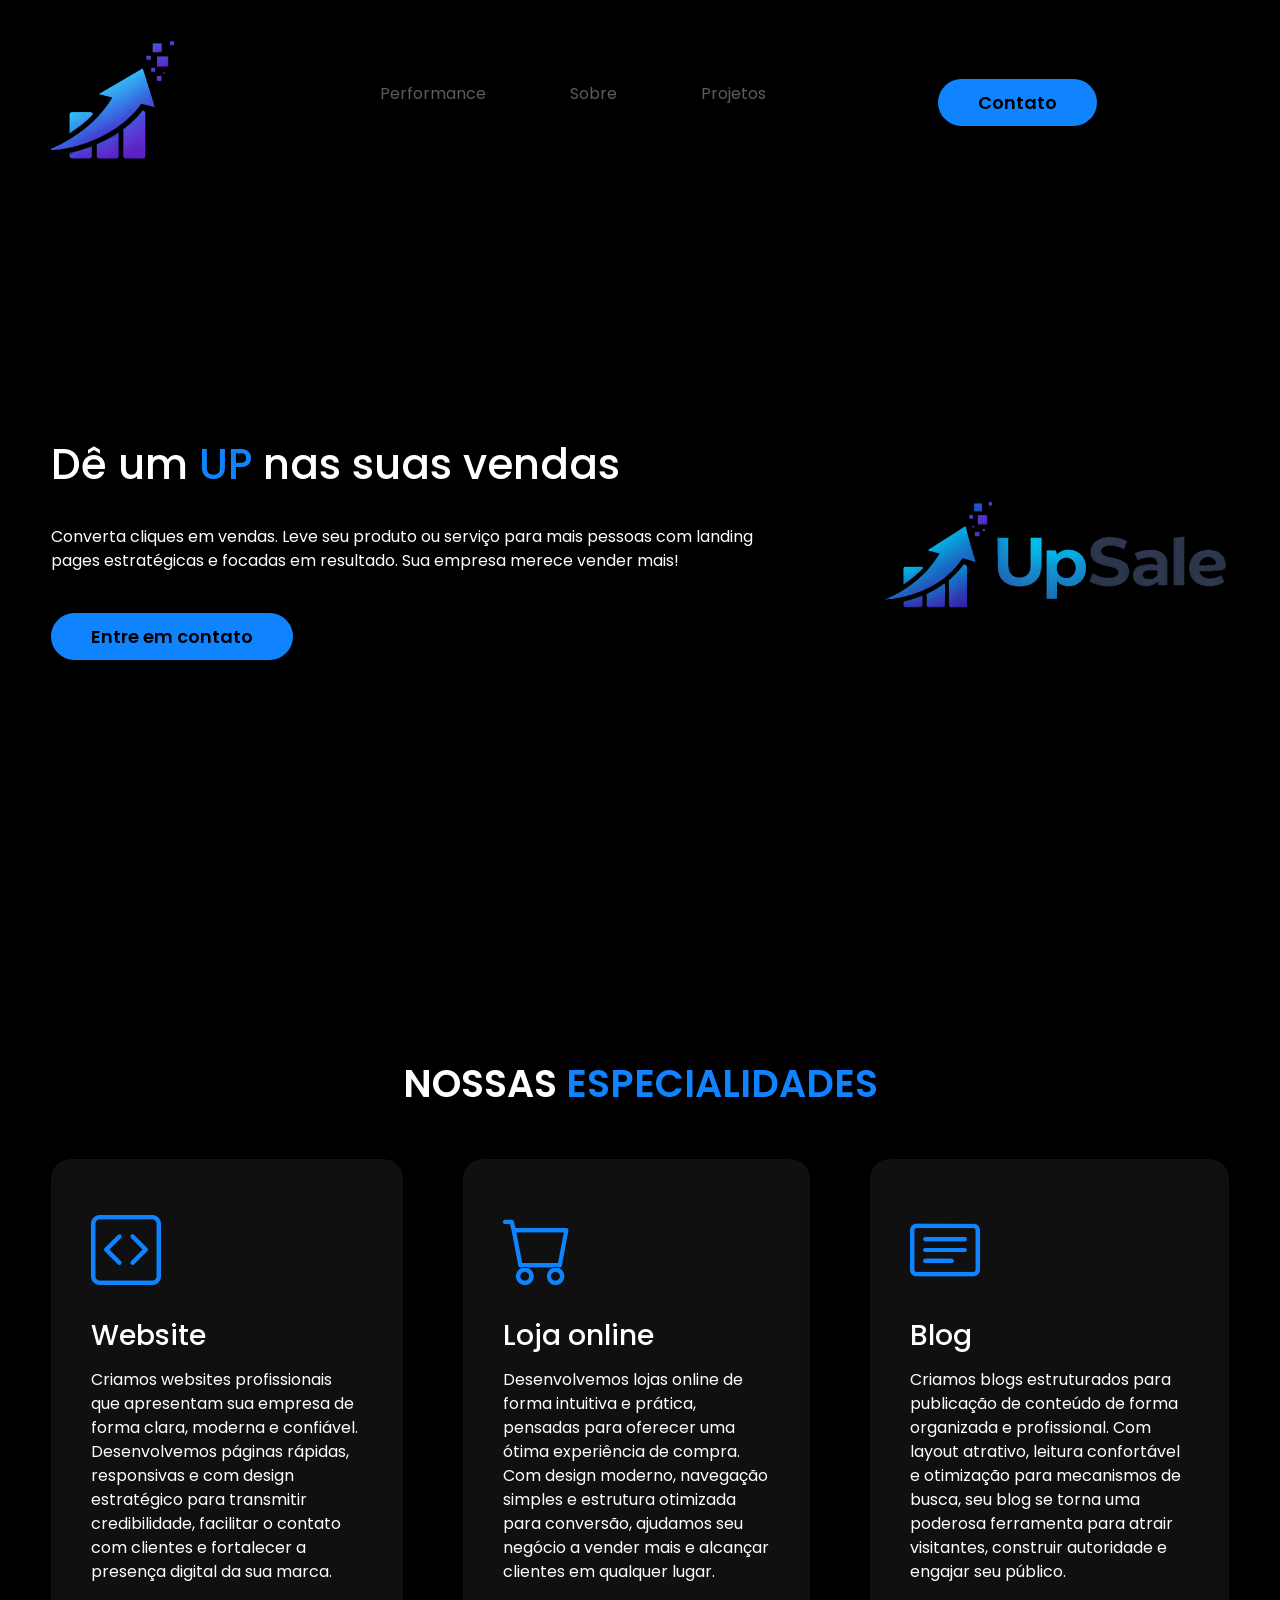
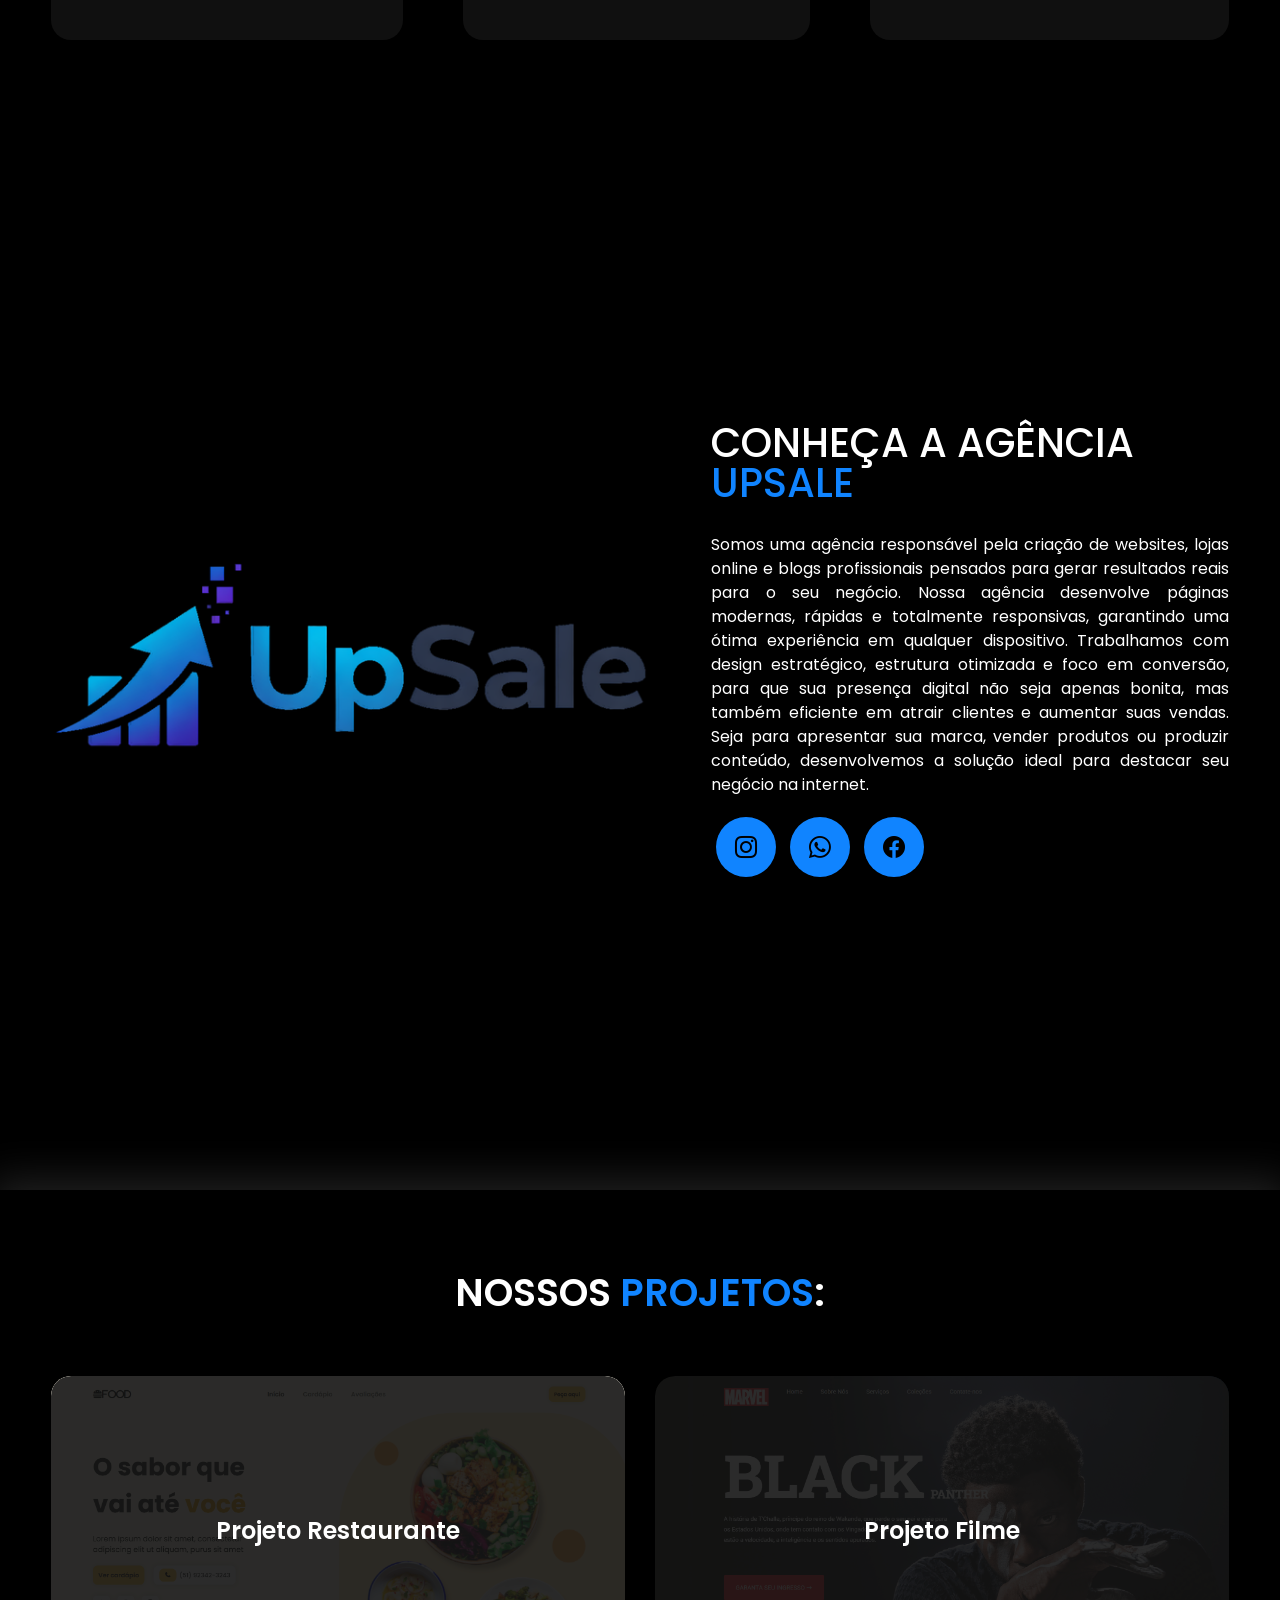
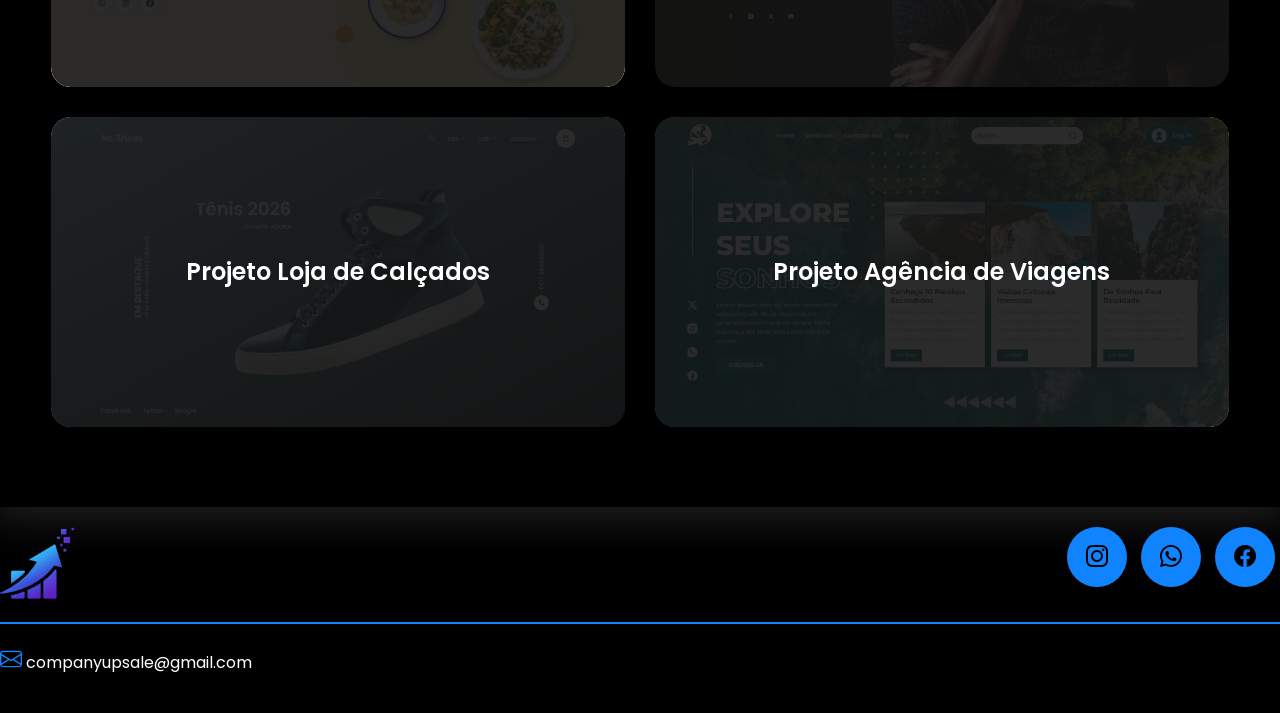
==== index.html @ dfca25ff "Adicionando códigos para o gerenciador de arquivos do google" ====
<!DOCTYPE html>
<html lang="pt-br">

<head>
    <!-- Google Tag Manager -->
    <script>(function (w, d, s, l, i) {
            w[l] = w[l] || []; w[l].push({
                'gtm.start':
                    new Date().getTime(), event: 'gtm.js'
            }); var f = d.getElementsByTagName(s)[0],
                j = d.createElement(s), dl = l != 'dataLayer' ? '&l=' + l : ''; j.async = true; j.src =
                    'https://www.googletagmanager.com/gtm.js?id=' + i + dl; f.parentNode.insertBefore(j, f);
        })(window, document, 'script', 'dataLayer', 'GTM-PKF66ZSX');</script>
    <!-- End Google Tag Manager -->
    <!-- Google tag (gtag.js) -->
    <script async src="https://www.googletagmanager.com/gtag/js?id=G-5KJX2X2JL5"></script>
    <script>
        window.dataLayer = window.dataLayer || [];
        function gtag() { dataLayer.push(arguments); }
        gtag('js', new Date());

        gtag('config', 'G-5KJX2X2JL5');
    </script>

    <meta charset="UTF-8">
    <meta name="viewport" content="width=device-width, initial-scale=1.0">
    <link rel="icon" href="src/img/icon_upsale2.png" type="image/x-icon">
    <meta name="viewport" content="width=device-width, initial-scale=1.0">
    <link rel="preconnect" href="https://fonts.googleapis.com">
    <link rel="preconnect" href="https://fonts.gstatic.com" crossorigin>
    <link
        href="https://fonts.googleapis.com/css2?family=Poppins:ital,wght@0,100;0,200;0,300;0,400;0,500;0,600;0,700;0,800;0,900;1,100;1,200;1,300;1,400;1,500;1,600;1,700;1,800;1,900&display=swap"
        rel="stylesheet">
    <link href="https://cdn.jsdelivr.net/npm/bootstrap@5.3.8/dist/css/bootstrap.min.css" rel="stylesheet">
    <link rel="stylesheet" href="https://cdn.jsdelivr.net/npm/bootstrap-icons@1.11.3/font/bootstrap-icons.css">
    <link rel="stylesheet" href="src/style.css">
    <script src="src/script.js" defer></script>
    <title>Agência UpSale</title>
</head>

<body>
    <!-- Google Tag Manager (noscript) -->
    <noscript><iframe src="https://www.googletagmanager.com/ns.html?id=GTM-PKF66ZSX" height="0" width="0"
            style="display:none;visibility:hidden"></iframe></noscript>
    <!-- End Google Tag Manager (noscript) -->


    <header>
        <div class="interface">
            <div class="logo">
                <img src="src/img/icon_upsale2.png" alt="">
            </div>

            <nav class="menu-desktop">
                <ul>
                    <!--<li><a href="#inicio">Início</a></li>-->
                    <li><a href="#performance">Performance</a></li>
                    <li><a href="#sobre">Sobre</a></li>
                    <li><a href="#projetos">Projetos</a></li>
                </ul>
            </nav>

            <div class="btn-contato">
                <a target="_blank"
                    href="https://wa.me/5547984479031?text=Ol%C3%A1!%20Eu%20gostaria%20que%20a%20*UpSale*%20fizesse%20uma%20p%C3%A1gina%20personalizada%20para%20o%20meu%20neg%C3%B3cio%2C%20por%20gentileza">
                    <button>Contato</button>
                </a>
            </div>

            <!--Mobile-->
            <div class="btn-abrir-menu" id="btn-menu">
                <i class="bi bi-list"></i>
            </div>

            <div class="menu-mobile" id="menu-mobile">
                <div class="btn-fechar">
                    <i class="bi bi-x-lg"></i>
                </div>
                <nav>
                    <ul>
                        <!--<li><a href="#inicio">Início</a></li>-->
                        <li><a href="#performance">Performance</a></li>
                        <li><a href="#sobre">Sobre</a></li>
                        <li><a href="#projetos">Projetos</a></li>
                        <li><a target="_blank"
                                href="https://wa.me/5547984479031?text=Ol%C3%A1!%20Eu%20gostaria%20que%20a%20*UpSale*%20fizesse%20uma%20p%C3%A1gina%20personalizada%20para%20o%20meu%20neg%C3%B3cio%2C%20por%20gentileza">Contato</a>
                        </li>
                    </ul>
                </nav>
            </div>
            <div class="overlay-menu" id="overlay-menu"></div>


        </div>
    </header>

    <!--Espaço vago-->


    <main>

        <section class="topo-do-site">
            <!-- <div class="spacer1"></div> -->
            <div class="interface">
                <div class="flex">
                    <div class="txt-topo-site">
                        <h1>Dê um <span>UP</span> nas suas vendas</h1>
                        <p>Converta cliques em vendas. Leve seu produto ou serviço para mais pessoas com landing pages
                            estratégicas e focadas em resultado.
                            Sua empresa merece vender mais!
                        </p>

                        <div class="btn-contato">
                            <a target="_blank"
                                href="https://wa.me/5547984479031?text=Ol%C3%A1!%20Eu%20gostaria%20que%20a%20*UpSale*%20fizesse%20uma%20p%C3%A1gina%20personalizada%20para%20o%20meu%20neg%C3%B3cio%2C%20por%20gentileza">
                                <button>Entre em contato</button>
                            </a>
                        </div>


                        <div class="btn-contato-mobile">
                            <a target="_blank"
                                href="https://wa.me/5547984479031?text=Ol%C3%A1!%20Eu%20gostaria%20que%20a%20*UpSale*%20fizesse%20uma%20p%C3%A1gina%20personalizada%20para%20o%20meu%20neg%C3%B3cio%2C%20por%20gentileza">
                                <button>Entre em contato</button>
                            </a>
                        </div>

                    </div>
                    <div class="img-topo-site">
                        <img src="src/img/logo_upsale5.png" alt="">
                    </div>
                </div>
            </div>
            </div>
            <br>
        </section>

        <!-- <div class="spacer2"></div> -->

        <section class="especialidades" id="performance">
            <!-- <div class="spacer1"></div> -->
            <div class="interface">
                <h2 class="titulo">NOSSAS <span>ESPECIALIDADES</span></h2>
                <div class="flex">
                    <div class="especialidades-box">
                        <i class="bi bi-code-square"></i>
                        <h3>Website</h3>
                        <p>Criamos websites profissionais que apresentam sua empresa de forma clara, moderna e
                            confiável. Desenvolvemos páginas rápidas, responsivas e com design estratégico para
                            transmitir credibilidade, facilitar o contato com clientes e fortalecer a presença digital
                            da sua marca.</p>
                    </div>
                    <div class="especialidades-box">
                        <i class="bi bi-cart"></i>
                        <h3>Loja online</h3>
                        <p>Desenvolvemos lojas online de forma intuitiva e prática, pensadas para oferecer uma ótima
                            experiência de compra. Com design moderno, navegação simples e estrutura otimizada para
                            conversão, ajudamos seu negócio a vender mais e alcançar clientes em qualquer lugar.
                        </p>
                    </div>
                    <div class="especialidades-box">
                        <i class="bi bi-card-text"></i>
                        <h3>Blog</h3>
                        <p>Criamos blogs estruturados para publicação de conteúdo de forma organizada e profissional.
                            Com layout atrativo, leitura confortável e otimização para mecanismos de busca, seu blog se
                            torna uma poderosa ferramenta para atrair visitantes, construir autoridade e engajar seu
                            público.</p>
                    </div>
                </div>
            </div>
            </div>
        </section>

        <!-- <div class="spacer3"></div> -->

        <section class="sobre" id="sobre">
            <!-- <div class="spacer1"></div> -->
            <div class="interface">
                <div class="flex">
                    <div class="img-sobre">
                        <img src="src/img/logo_upsale5.png" alt="">
                    </div>
                    <div class="txt-sobre">
                        <h2>CONHEÇA A AGÊNCIA <span>UPSALE</span></h2>
                        <p>
                            Somos uma agência responsável pela criação de websites, lojas online e blogs profissionais
                            pensados para gerar resultados reais para o seu negócio. Nossa agência desenvolve páginas
                            modernas, rápidas e totalmente responsivas, garantindo uma ótima experiência em qualquer
                            dispositivo. Trabalhamos com design estratégico, estrutura otimizada e foco em conversão,
                            para que sua presença digital não seja apenas bonita, mas também eficiente em atrair
                            clientes e aumentar suas vendas. Seja para apresentar sua marca, vender produtos ou produzir
                            conteúdo, desenvolvemos a solução ideal para destacar seu negócio na internet.
                        </p>
                        <div class="btn-social">
                            <a target="_blank" href="https://www.instagram.com/upsale_company_oficial/"
                                class="button"><button><i class="bi bi-instagram"></i></button></a>
                            <a target="_blank"
                                href="https://wa.me/5547984479031?text=Ol%C3%A1!%20Eu%20gostaria%20que%20a%20*UpSale*%20fizesse%20uma%20p%C3%A1gina%20personalizada%20para%20o%20meu%20neg%C3%B3cio%2C%20por%20gentileza"
                                class="button"><button><i class="bi bi-whatsapp"></i></button></a>
                            <a target="_blank" href="https://www.facebook.com/share/17njBexuha/"
                                class="button"><button><i class="bi bi-facebook"></i></button></a>
                        </div>
                    </div>
                </div>
            </div>
            </div>
        </section>

        <div class="spacer2"></div>

        <section class="portfolio" id="projetos">
            <div class="interface">
                <h2 class="titulo">NOSSOS <span>PROJETOS</span>:</h2>
                <div class="flex">
                    <div class="img-port">
                        <img src="src/img/tela-cardapio.png" alt="">
                        <video src="src/vid/video-cardapio.mp4" muted loop playsinline preload="metadata"></video>
                        <!-- <video src="src/vid/video-cardapio.mp4" muted loop></video> -->

                        <div class="overlay">Projeto Restaurante</div>
                    </div>
                    <div class="img-port">
                        <img src="src/img/tela-filme.png" alt="">
                        <video src="src/vid/marvel.mp4" muted loop playsinline preload="metadata"></video>
                        <!-- <video src="src/vid/marvel.mp4" muted loop></video> -->
                        <div class="overlay">Projeto Filme</div>
                    </div>
                    <div class="img-port">
                        <img src="src/img/tela-tenis.png" alt="">
                        <video src="src/vid/tenis.mp4" muted loop playsinline preload="metadata"></video>
                        <!-- <video src="src/vid/tenis.mp4" muted loop></video> -->
                        <div class="overlay">Projeto Loja de Calçados</div>
                    </div>
                    <div class="img-port">
                        <img src="src/img/tela-viagens.png" alt="">
                        <video src="src/vid/explora_viagens.mp4" muted loop playsinline preload="metadata"></video>
                        <!-- <video src="src/vid/explora_viagens.mp4" muted loop></video> -->
                        <div class="overlay">Projeto Agência de Viagens</div>
                    </div>
                </div>
            </div>
        </section>
    </main>

    <footer>
        <div class="interface">
            <div class="line-footer">
                <div class="flex">
                    <div class="logo-footer">
                        <img src="src/img/icon_upsale2.png" alt="">
                    </div>
                    <div class="btn-social">
                        <a target="_blank" href="https://www.instagram.com/upsale_company_oficial/"
                            class="button"><button><i class="bi bi-instagram"></i></button></a>
                        <a target="_blank"
                            href="https://wa.me/5547984479031?text=Ol%C3%A1!%20Eu%20gostaria%20que%20a%20*UpSale*%20fizesse%20uma%20p%C3%A1gina%20personalizada%20para%20o%20meu%20neg%C3%B3cio%2C%20por%20gentileza"
                            class="button"><button><i class="bi bi-whatsapp"></i></button></a>
                        <a target="_blank" href="https://www.facebook.com/share/17njBexuha/" class="button"><button><i
                                    class="bi bi-facebook"></i></button></a>
                    </div>
                </div>
            </div>

            <div class="line-footer borda">
                <p><i class="bi bi-envelope"></i> <a href="mailto:companyupsale@gmail.com">companyupsale@gmail.com</a>
                </p>
            </div>
        </div>
    </footer>

    <!-- Para a animação do portfólio -->
    <script>
        const isTouchDevice = 'ontouchstart' in window || navigator.maxTouchPoints > 0;

        document.querySelectorAll(".img-port").forEach(port => {

            const video = port.querySelector("video");

            if (isTouchDevice) {
                // MOBILE → só toca ao clicar
                video.pause();
                video.currentTime = 0;

                port.addEventListener("click", () => {

                    // pausa todos os outros vídeos
                    document.querySelectorAll(".img-port video").forEach(v => {
                        if (v !== video) {
                            v.pause();
                            v.currentTime = 0;
                            v.style.opacity = "0";
                        }
                    });

                    // alterna play/pause
                    if (video.paused) {
                        video.play().catch(() => { });
                        video.style.opacity = "1";
                    } else {
                        video.pause();
                        video.currentTime = 0;
                        video.style.opacity = "0";
                    }

                });

            } else {
                // DESKTOP → hover normal
                port.addEventListener("mouseenter", () => {
                    video.play().catch(() => { });
                });

                port.addEventListener("mouseleave", () => {
                    video.pause();
                    video.currentTime = 0;
                });
            }

        });
    </script>
</body>

</html>
---- src/style.css ----
* {
    margin: 0;
    padding: 0;
    box-sizing: border-box;
    font-family: 'Poppins', sans-serif;
}

:root{
    --primary-color-1: #1084ff;

    --black: #000;
    --white: #fff;
}

html{
     scroll-behavior: smooth;
}

body{
    background-color: var(--black);
}

.spacer1{
    min-height: calc(100vh - 250px); /* ajuste conforme altura do header */
    display: flex;
    align-items: center;
}

.spacer2{
    height: 10vh;
}


a {
    color: var(--white);
    text-decoration: none;
    transition: .2s;
}

a:visited {
    color: var(--white);
}

a:hover {
    color: var(--primary-color-1);
}

a:active {
    color: var(--primary-color-1);
}

header a {
    color: #5c5c5c;
}

header a:visited {
    color: #5c5c5c;
}

.interface {
    max-width: 1280px;
    margin: 0 auto;
}

.logo img {
    width: 125px;
    height: auto;
}

.img-topo-site img {
    width: 100%;
    max-width: 700px;
    height: auto;
}

.flex {
    display: flex;
}

.btn-contato button {
    padding: 10px 40px;
    font-size: 18px;
    font-weight: 600;
    background-color: var(--primary-color-1);
    border: 0;
    border-radius: 30px;
    cursor: pointer;
    transition: .2s;
    color: var(--black);
    text-decoration: none;
}


.btn-contato-mobile button{
    display: none;
    padding: 10px 40px;
    font-size: 18px;
    font-weight: 600;
    background-color: var(--primary-color-1);
    border: 0;
    border-radius: 30px;
    cursor: pointer;
    transition: .2s;
    color: var(--black);
    text-decoration: none;

}

h2.titulo {
    color: var(--white);
    font-size: 38px;
    text-align: center;
    font-weight: 600;
}

h1 span {
    color: var(--primary-color-1);
}

h2.titulo span {
    color: var(--primary-color-1);
}

button:hover {
    box-shadow: 0px 0px 8px var(--primary-color-1);
    transform: scale(1.05);
}

header {
    padding: 40px 4%;
}

header>.interface {
    display: flex;
    align-items: center;
    justify-content: space-between;
}

header a {
    color: #5c5c5c;
    text-decoration: none;
    display: inline-block;
    transition: .2s;
}

header nav.menu-desktop a:hover {
    color: var(--white);
    transform: scale(1.05);
}

header nav ul {
    list-style-type: none;
}

header nav.menu-desktop ul li {
    display: inline-block;
    padding: 0 40px;
}

/*Mobile Menu*/

.btn-abrir-menu i{
    color: var(--primary-color-1);
    font-size: 40px;
    display: none;
}

.menu-mobile{
    background-color: var(--black);
    height: 100vh;
    position: fixed;
    top: 0;
    right: 0;
    z-index: 999;
    width: 70%;
    transform: translateX(100%);
    overflow: hidden;
    transition: .5s;
}

.menu-mobile.abrir-menu{
    transform: translateX(0);
}

.menu-mobile.abrir-menu ~ .overlay-menu{
    display: block;
}

.overlay-menu{
    background-color: #000000a7;
    width: 100%;
    height: 100%;
    position: fixed;
    top: 0;
    left: 0;
    z-index: 888;
    display: none;
}


.menu-mobile .btn-fechar{
    padding: 20px 5%;
}

.menu-mobile .btn-fechar i{
    color: var(--primary-color-1);
    font-size: 30px;
}

.menu-mobile nav ul{
    text-align: left;
}

.menu-mobile nav ul li a{
    color: var(--white);
    font-size: 20px;
    font-weight: 300;
    padding: 20px 4%;
    display: block;
    /* position: relative;
    right: 50px; */
}

.menu-mobile nav ul li a:hover{
    background-color: var(--primary-color-1);
    color: var(--black);
    border-radius: 10px;
    width: 80%;
}


section.topo-do-site {
    padding: 40px 4%;
     min-height: calc(100vh - 204px); /* ajuste fino */
    display: flex;
    align-items: center;
    padding: 60px 4%;
}

section.topo-do-site .flex {
    align-items: center;
    justify-content: center;
    gap: 90px;
}

.topo-do-site h1 {
    color: var(--white);
    font-size: 42px;
    line-height: 40px;
}

.topo-do-site .txt-topo-site h1 span {
    color: #00ff 08;
}

.topo-do-site .txt-topo-site p {
    color: var(--white);
    margin: 40px 0;
}

section.especialidades {
    min-height: 100vh;
    display: flex;
    align-items: center;
    padding: 40px 4%;
}

section.especialidades .flex {
    gap: 60px;
}

.especialidades .especialidades-box {
    color: var(--white);
    padding: 40px;
    border-radius: 20px;
    margin-top: 45px;
    transition: .2s;
    background-color: #101010;
}

.especialidades .especialidades-box:hover {
    transform: scale(1.05);
    box-shadow: 0 0 20px var(--white)fff78;
}

.especialidades .especialidades-box i {
    font-size: 70px;
    color: var(--primary-color-1);
}

.especialidades .especialidades-box h3 {
    font-size: 28px;
    margin: 15px 0;
}

.sobre .img-sobre img {
    width: 600px;
    height: auto;
}

section.sobre {
    min-height: 100vh;
    display: flex;
    align-items: center;
    padding: 80px 4%;
}

section.sobre .flex {
    align-items: center;
    gap: 60px;
}

.sobre .txt-sobre {
    color: var(--white);
}

.sobre .txt-sobre h2 {
    font-size: 40px;
    line-height: 40px;
    margin-bottom: 30px;
}

.sobre .txt-sobre h2 span {
    color: var(--primary-color-1);
    display: block;
}

.sobre .txt-sobre p {
    margin: 20px 0;
    text-align: justify;
}

.btn-social button {
    width: 60px;
    height: 60px;
    border-radius: 50%;
    border: none;
    background-color: var(--primary-color-1);
    font-size: 22px;
    cursor: pointer;
    margin: 0 5px;
    transition: .2s;
}

section.portfolio {
    padding: 80px 4%;
    box-shadow: 0 0 40px 10px var(--white)fff22;
}

section.portfolio .flex {
    display: grid;
    grid-template-columns: repeat(2, 1fr);
    gap: 30px;
    margin-top: 60px;
}

section.portfolio {
    padding: 80px 4%;
    box-shadow: 0 0 40px 10px #ffffff22;
}

section.portfolio .flex {
    display: grid;
    grid-template-columns: repeat(2, 1fr);
    gap: 30px;
    margin-top: 60px;
}

.img-port {
    position: relative;
    width: 100%;
    aspect-ratio: 1920 / 1039;
    border-radius: 20px;
    overflow: hidden;
    cursor: pointer;
}

.img-port img {
    position: absolute;
    width: 100%;
    height: 100%;
    object-fit: cover;
    z-index: 1;
}

.img-port video {
    position: absolute;
    width: 100%;
    height: 100%;
    object-fit: cover;
    opacity: 0;
    transition: .3s;
    z-index: 2;
}

.img-port:hover video {
    opacity: 1;
}

.img-port:hover .overlay {
    opacity: 0;
}

.overlay {
    position: absolute;
    top: 0;
    left: 0;
    width: 100%;
    height: 100%;
    background-color: rgba(21, 21, 21, 0.9);
    border-radius: 20px;
    display: flex;
    justify-content: center;
    align-items: center;
    font-size: 24px;
    font-weight: 600;
    color: var(--white);
    transition: .4s;
    z-index: 3;
}

.img-port:hover video {
    opacity: 1;
}

.img-port:hover .overlay {
    opacity: 0;
}

.line-footer .logo-footer img {
    width: 75px;
    height: auto;
}


footer .flex{
    justify-content: space-between;
}

.borda{
    border-top: 2px solid var(--primary-color-1);
}

footer .line-footer{
    padding: 20px 0;
}

footer .line-footer p i{
    color: var(--primary-color-1);
    font-size: 22px;
}

footer .line-footer p a{
    color: var(--white);
}


@media screen and (max-width: 1052px){

    section {
        padding: 60px 6%;
    }

       /* .logo img {
    width: 40%;
    height: auto;
} */

    /* Ajuste geral de espaçamento */
    .interface {
        padding: 0 20px;
    }

    /* Flex ainda em linha, mas mais compacto */
    .flex{
        gap: 40px;
    }

    /* TOPO */
    .topo-do-site .flex{
        gap: 50px;
    }

    .topo-do-site h1{
        font-size: 36px;
        line-height: 38px;
    }

    .topo-do-site .img-topo-site img{
        max-width: auto;
    }

    /* MENU */
    header nav.menu-desktop ul li{
        padding: 0 20px;
    }

    /* ESPECIALIDADES */
    section.especialidades .flex{
        gap: 30px;
    }

    .especialidades .especialidades-box{
        padding: 25px;
    }

    .especialidades .especialidades-box h3{
        font-size: 22px;
    }

    /* SOBRE */
    section.sobre .flex{
        gap: 40px;
    }

    .sobre .img-sobre img{
        width: 200px;
    }

    .sobre .txt-sobre h2{
        font-size: 34px;
        line-height: 36px;
    }

    /* PORTFÓLIO */
  section.portfolio .flex{
        grid-template-columns: 1fr;
        gap: 50px;
    }

    /* BOTÕES */
    .btn-contato button{
        padding: 10px 30px;
        font-size: 16px;
    }

}

@media screen and (max-width: 780px){


    
    section {
        min-height: auto; /* deixa crescer naturalmente */
        padding: 60px 8%;
    }
    
    .flex{
        flex-direction: column;
    }
    
    .btn-contato-mobile button{
        display: flex;
        text-align: center;
        align-items: center; 
    }

    .btn-contato-mobile {
        display: flex;
        align-items: center;
        justify-content: center;
    }

    .btn-abrir-menu i{
        display: block;
    }

    .img-port video {
    opacity: 0;
    }

  

    .overlay {
        opacity: 1;
    }

    h2.titulo{
        font-size: 34px;
        line-height: 30px;
    }

    .topo-do-site .flex{
        flex-direction: column-reverse;
    }

    .menu-desktop, .btn-contato{
        display: none;
    }
/* 
    .interface{
         display: flex;
         align-items: center;
            
    } */
    

    section.topo-do-site .flex{
        gap: 40px;
    }

    section.topo-do-site{
        padding: 20px 8%;

    }

    .topo-do-site h1{
        font-size: 30px;
    }

    .topo-do-site .img-topo-site img{
        max-width: 90%;
    }

    section.especialidades{
        padding: 40px 8%;
    }

    section.sobre{
        padding: 80px 8%;
    }

    .sobre .txt-sobre h2 {
        font-size: 34px;
        line-height: 35px;
        text-align: center;
    }

    .btn-social{
        text-align: center;
    }

    .img-sobre img{
        display: none;
    }

    section.portfolio .flex{
        grid-template-columns: 1fr;
        gap: 50px;
    }

    footer .flex{
        flex-direction: column;
    }

    footer .line-footer{
        text-align: center;
        gap: 30px;
    }

    .line-footer .logo-footer img {
    display: none;
}

    .logo img {
    display: none;
}

}
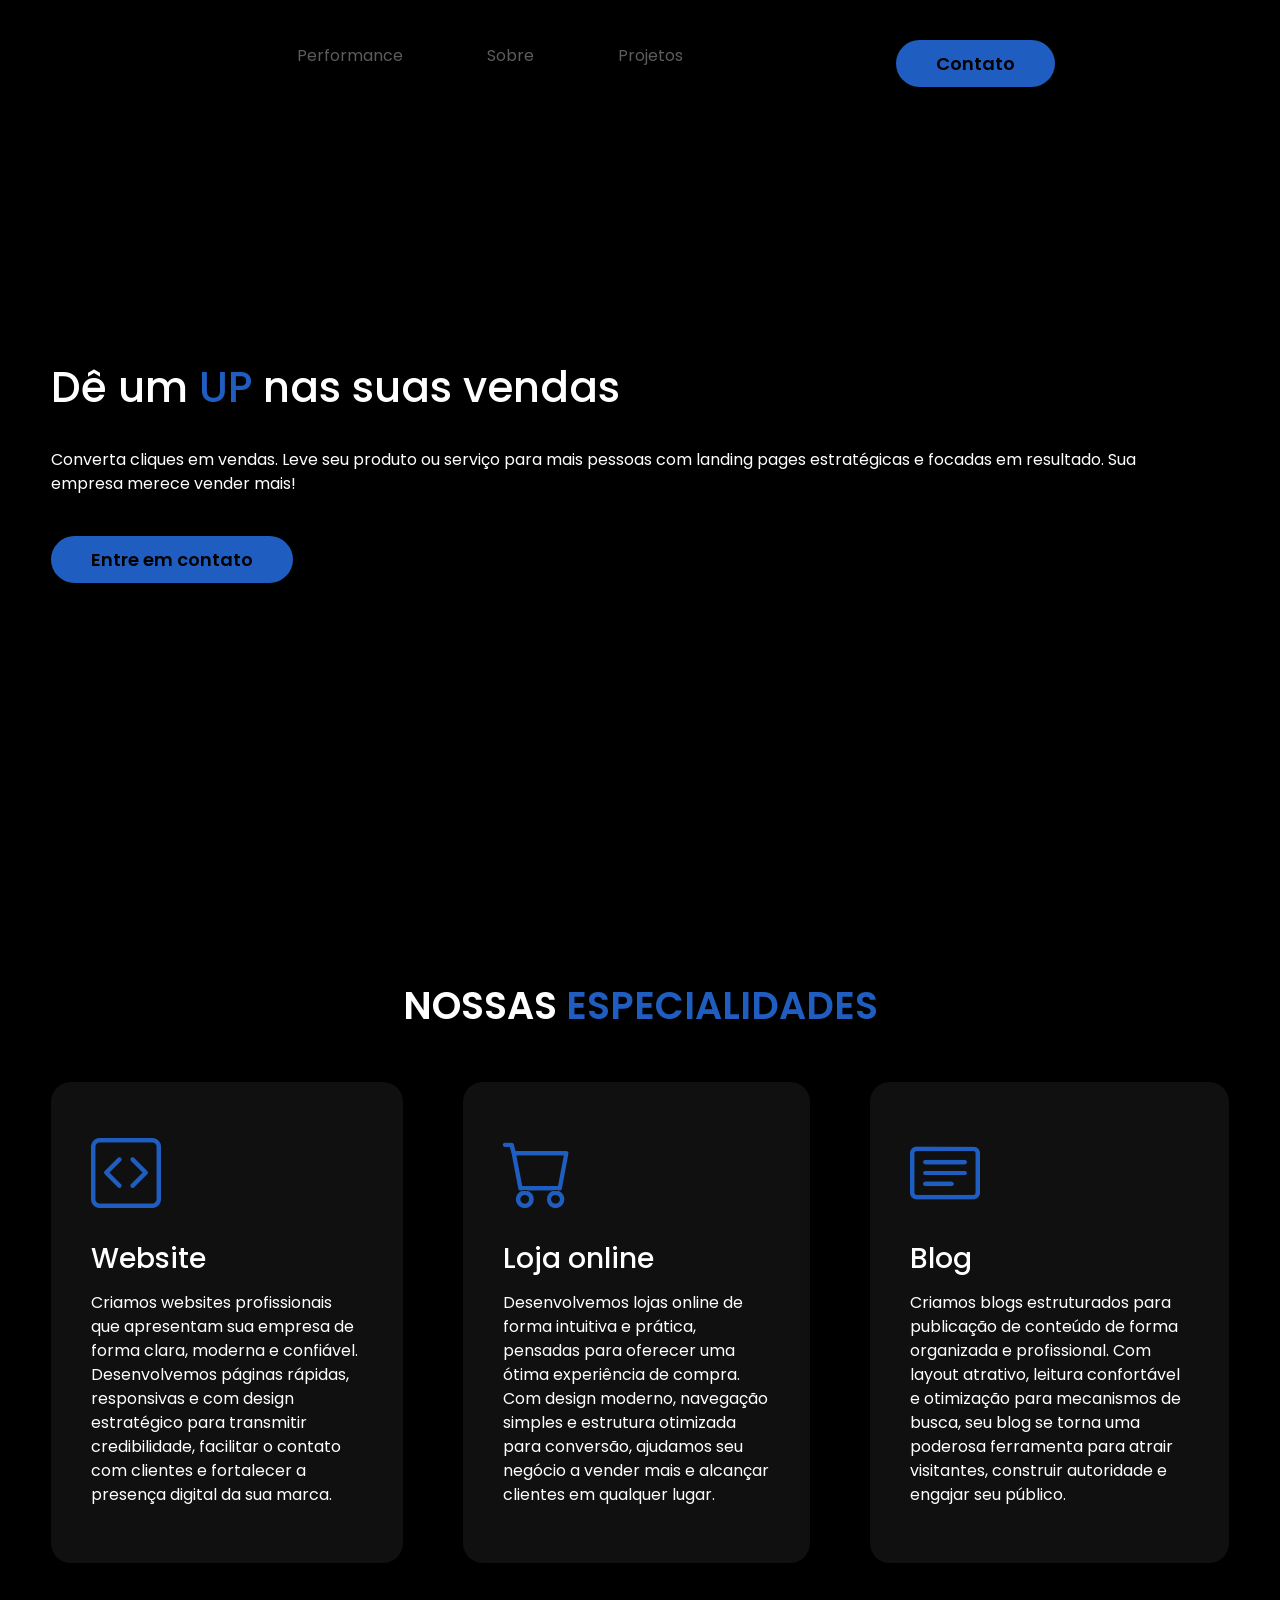
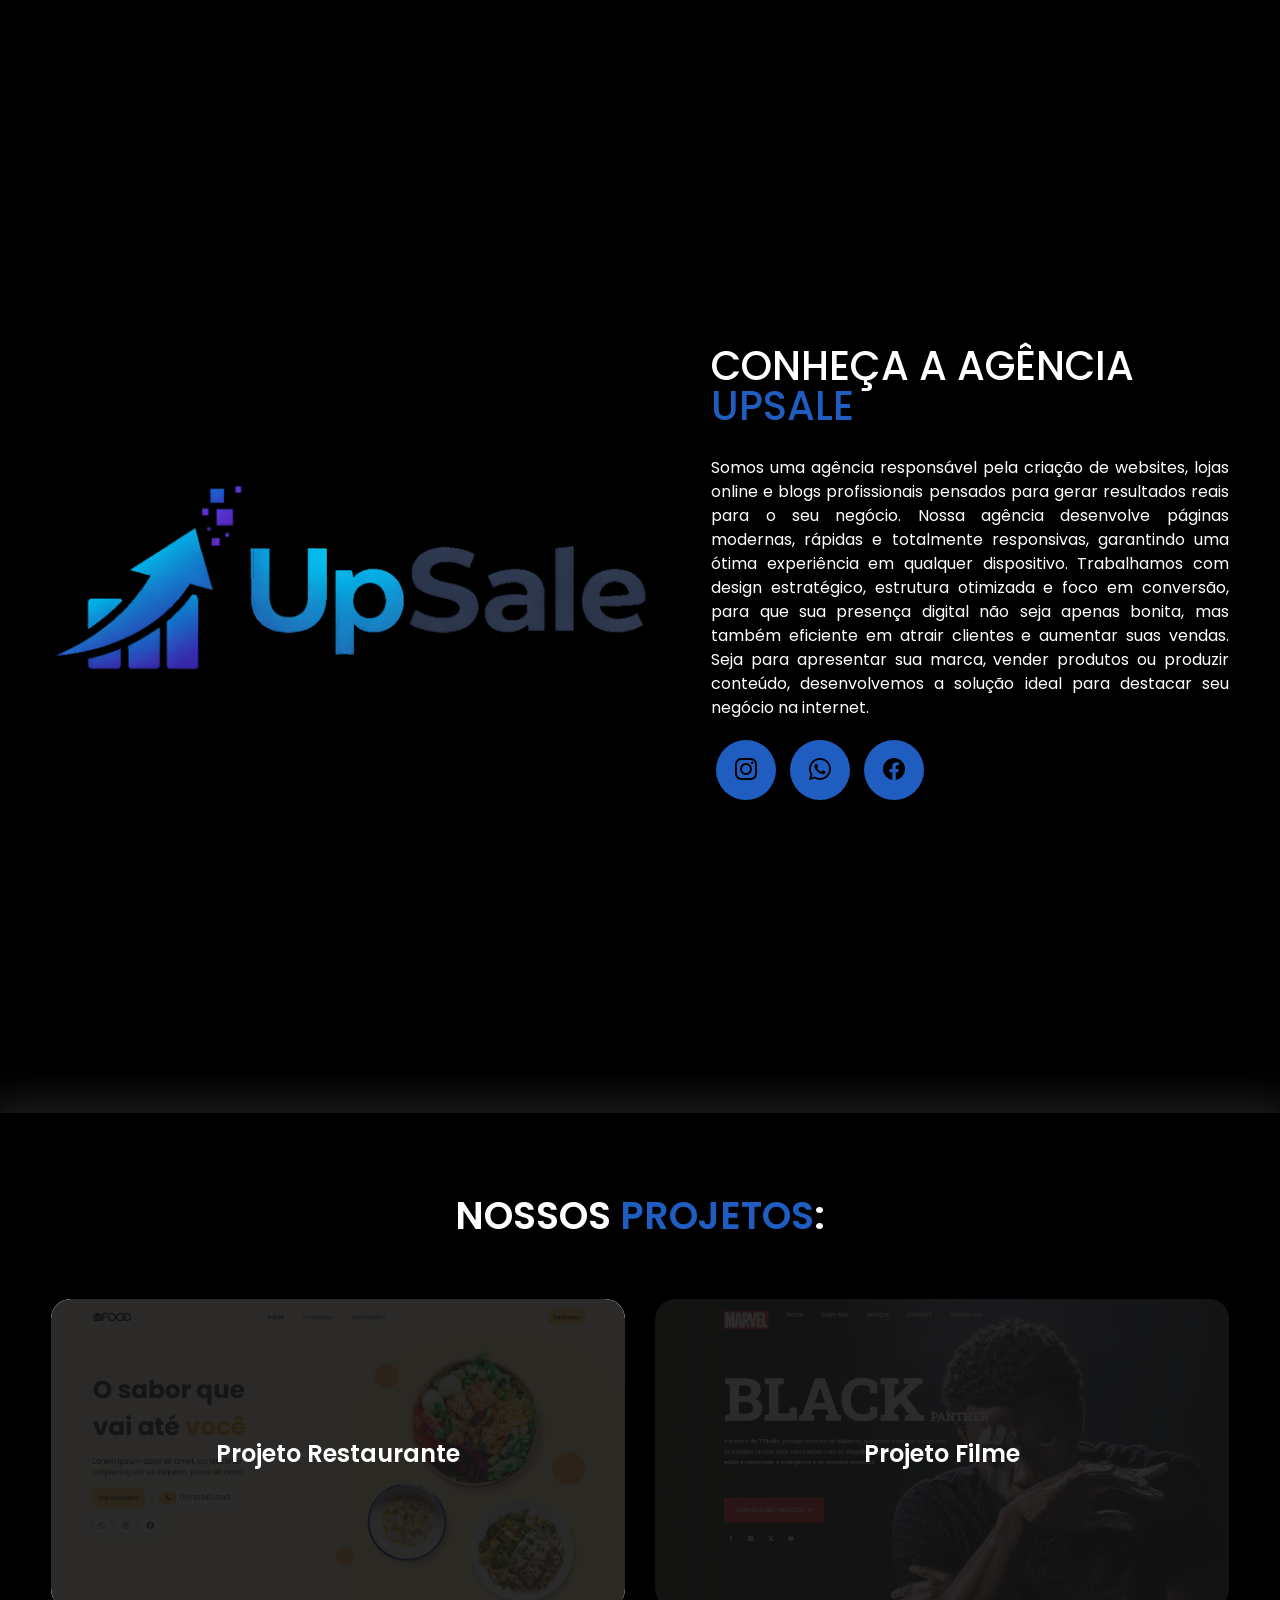
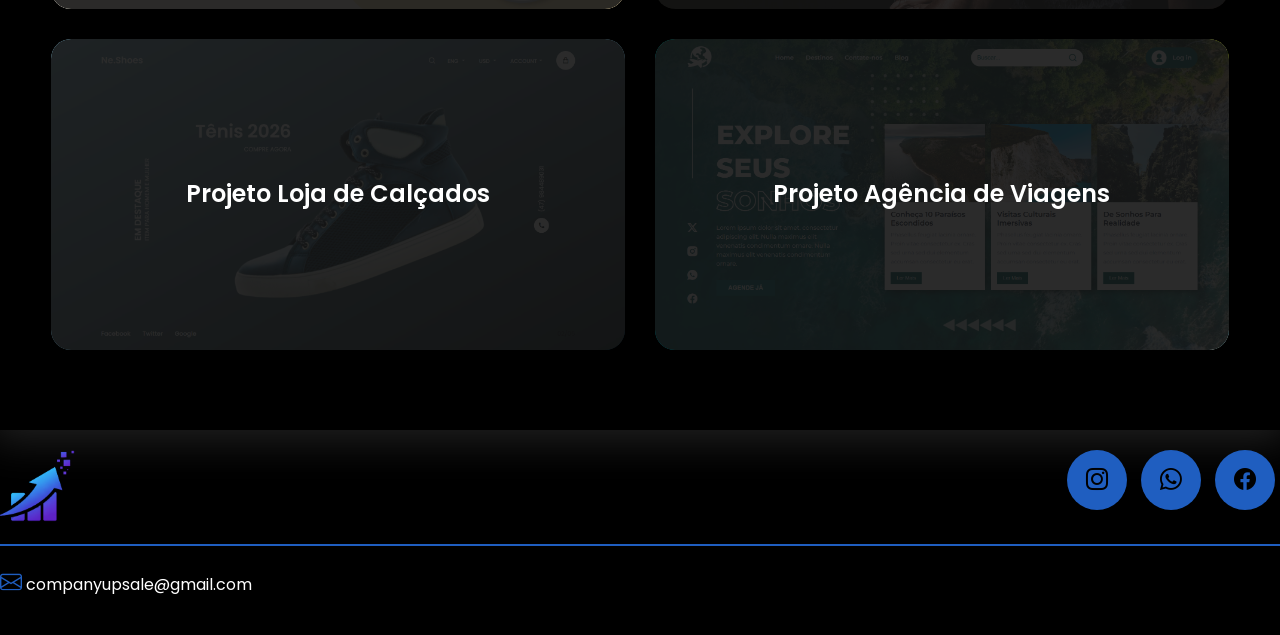
==== commit 81bb7414: "sla" ====
--- a/index.html
+++ b/index.html
@@ -2,16 +2,7 @@
 <html lang="pt-br">
 
 <head>
-    <!-- Google Tag Manager -->
-    <script>(function (w, d, s, l, i) {
-            w[l] = w[l] || []; w[l].push({
-                'gtm.start':
-                    new Date().getTime(), event: 'gtm.js'
-            }); var f = d.getElementsByTagName(s)[0],
-                j = d.createElement(s), dl = l != 'dataLayer' ? '&l=' + l : ''; j.async = true; j.src =
-                    'https://www.googletagmanager.com/gtm.js?id=' + i + dl; f.parentNode.insertBefore(j, f);
-        })(window, document, 'script', 'dataLayer', 'GTM-PKF66ZSX');</script>
-    <!-- End Google Tag Manager -->
+
     <!-- Google tag (gtag.js) -->
     <script async src="https://www.googletagmanager.com/gtag/js?id=G-5KJX2X2JL5"></script>
     <script>
@@ -22,9 +13,10 @@
         gtag('config', 'G-5KJX2X2JL5');
     </script>
 
+
     <meta charset="UTF-8">
     <meta name="viewport" content="width=device-width, initial-scale=1.0">
-    <link rel="icon" href="src/img/icon_upsale2.png" type="image/x-icon">
+    <link rel="icon" href="src/img/logo.png" type="image/x-icon">
     <meta name="viewport" content="width=device-width, initial-scale=1.0">
     <link rel="preconnect" href="https://fonts.googleapis.com">
     <link rel="preconnect" href="https://fonts.gstatic.com" crossorigin>
@@ -39,16 +31,11 @@
 </head>
 
 <body>
-    <!-- Google Tag Manager (noscript) -->
-    <noscript><iframe src="https://www.googletagmanager.com/ns.html?id=GTM-PKF66ZSX" height="0" width="0"
-            style="display:none;visibility:hidden"></iframe></noscript>
-    <!-- End Google Tag Manager (noscript) -->
-
 
     <header>
         <div class="interface">
             <div class="logo">
-                <img src="src/img/icon_upsale2.png" alt="">
+                <img src="src/img/logo_branca.png" alt="">
             </div>
 
             <nav class="menu-desktop">
@@ -127,7 +114,7 @@
 
                     </div>
                     <div class="img-topo-site">
-                        <img src="src/img/logo_upsale5.png" alt="">
+                        <img src="src/img/logotipo2.png" alt="">
                     </div>
                 </div>
             </div>
--- a/src/style.css
+++ b/src/style.css
@@ -6,7 +6,7 @@
 }
 
 :root{
-    --primary-color-1: #1084ff;
+    --primary-color-1: #1f5ec0;
 
     --black: #000;
     --white: #fff;
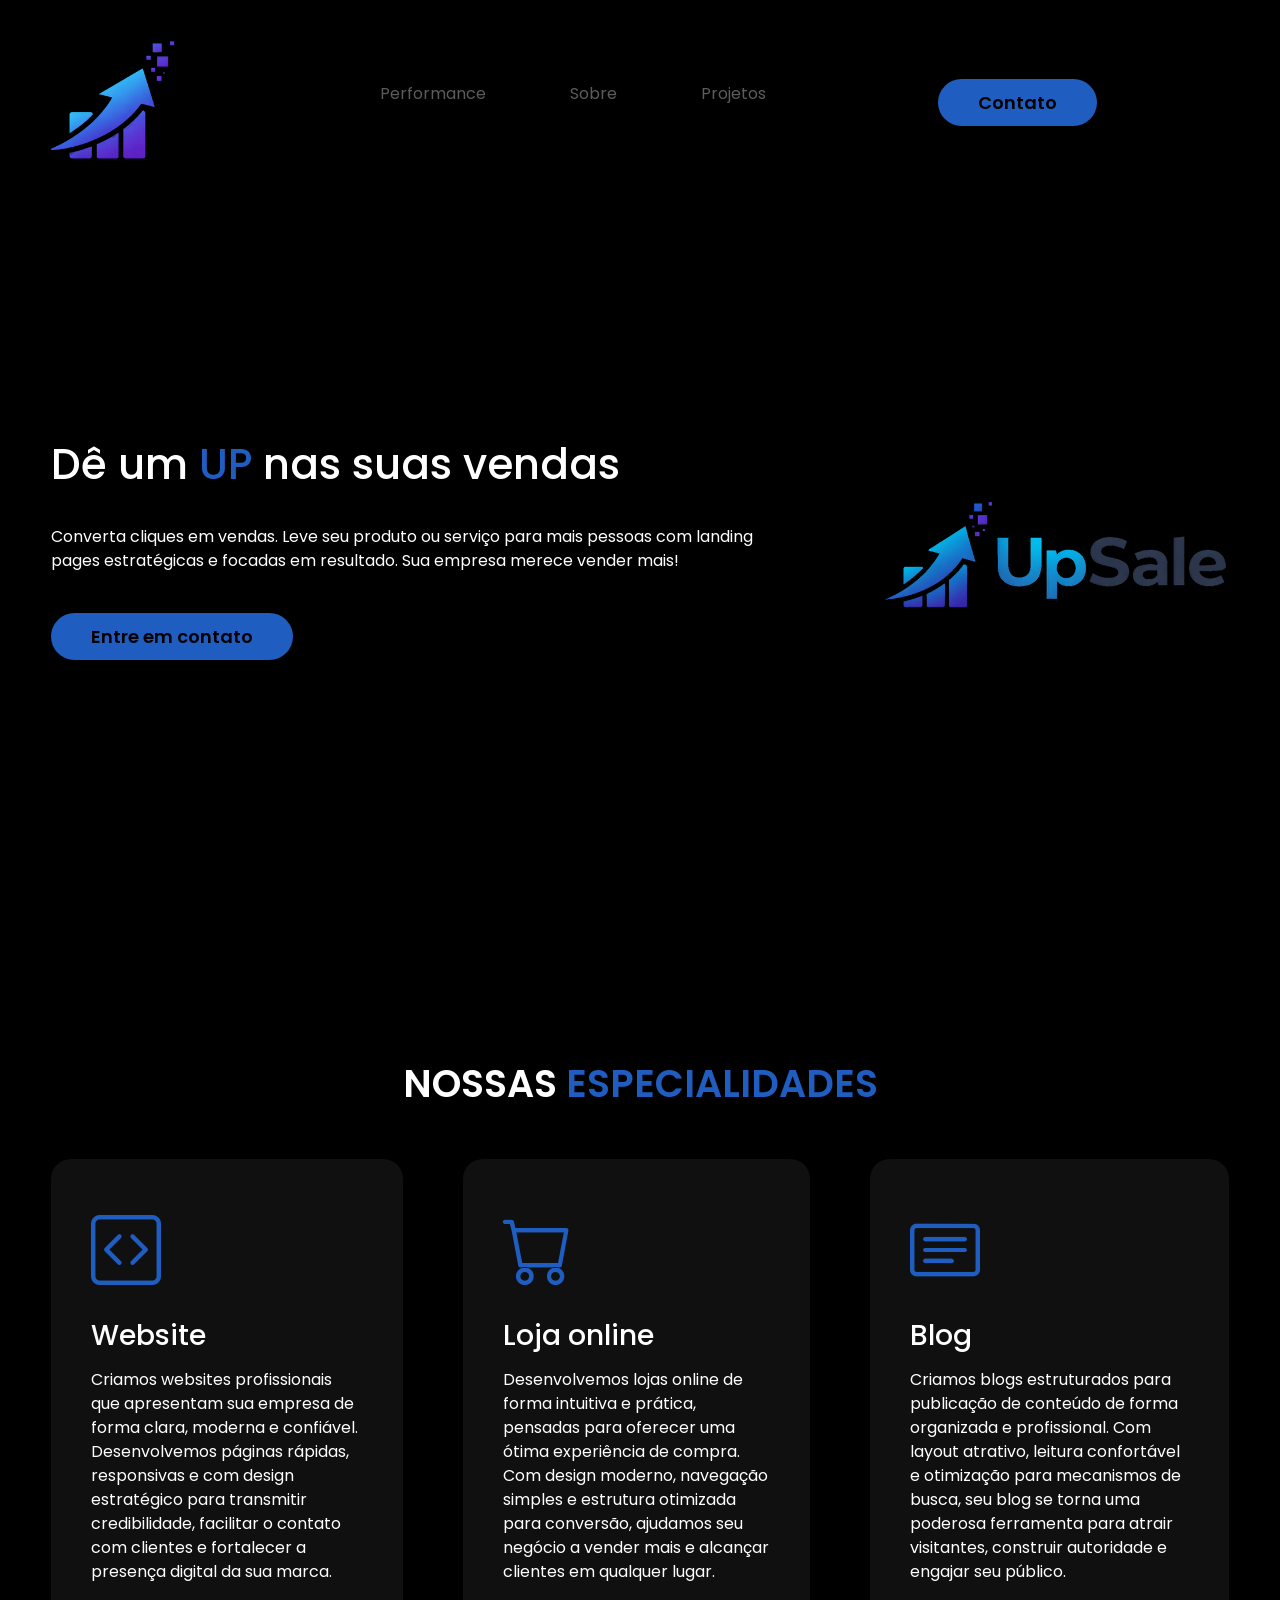
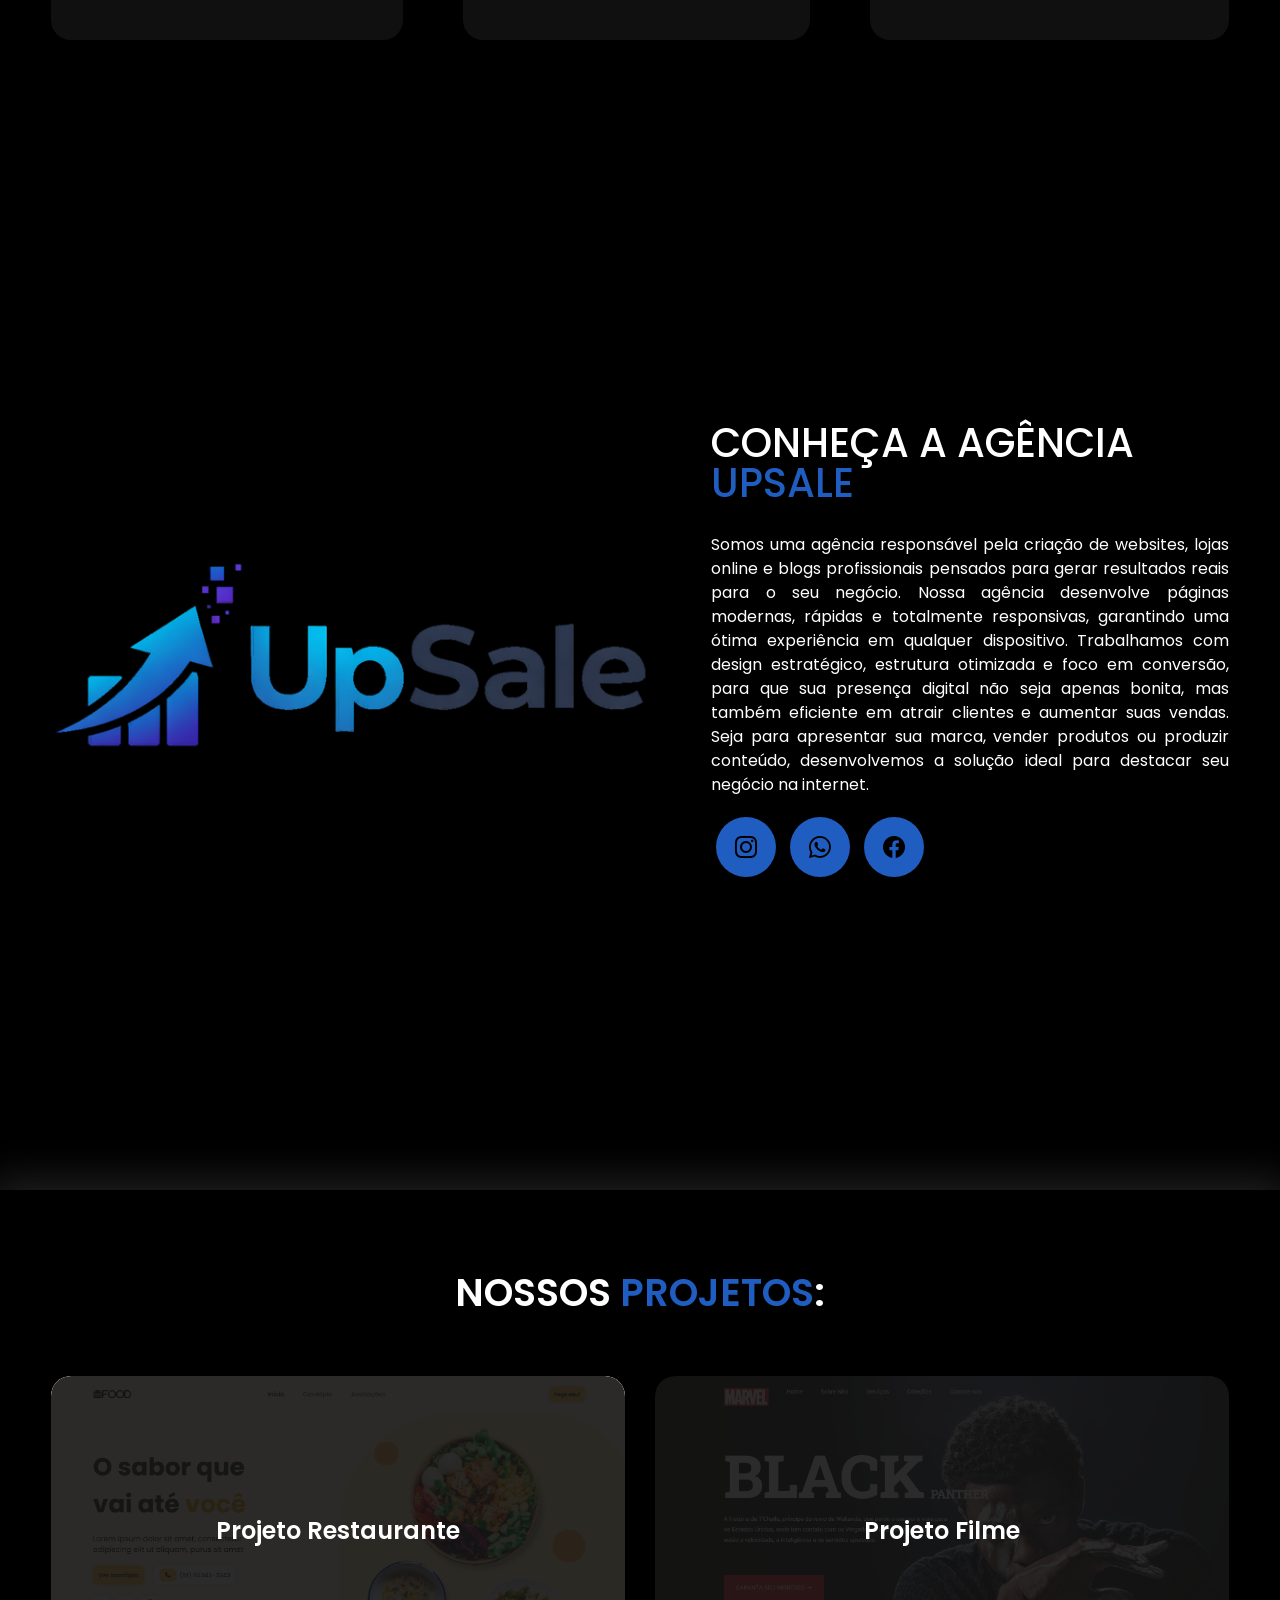
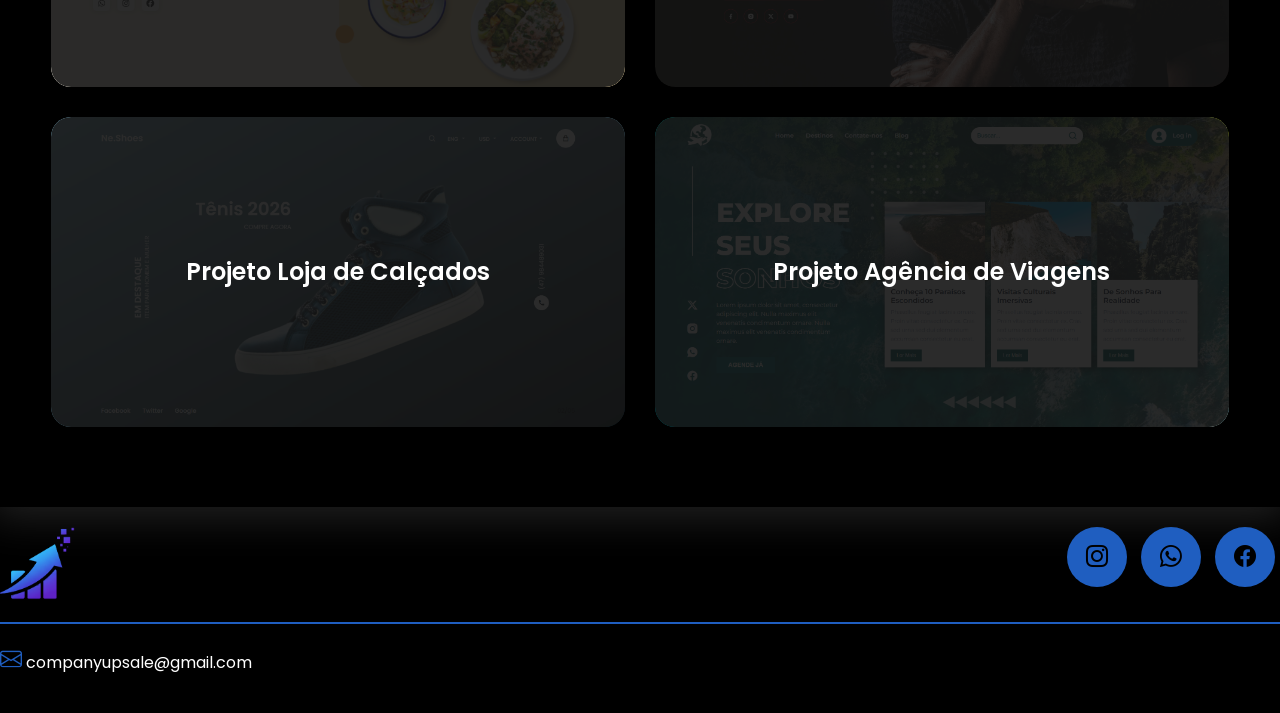
==== commit 86760aa5: "teste2" ====
--- a/index.html
+++ b/index.html
@@ -1,22 +1,21 @@
 <!DOCTYPE html>
-<html lang="pt-br">
+<html lang="pt-br"> 
 
 <head>
-
-    <!-- Google tag (gtag.js) -->
-    <script async src="https://www.googletagmanager.com/gtag/js?id=G-5KJX2X2JL5"></script>
-    <script>
-        window.dataLayer = window.dataLayer || [];
-        function gtag() { dataLayer.push(arguments); }
-        gtag('js', new Date());
-
-        gtag('config', 'G-5KJX2X2JL5');
-    </script>
-
-
+    <!-- Google Tag Manager-->
+    <script>(function (w, d, s, l, i) {
+            w[l] = w[l] || []; w[l].push({
+                'gtm.start':
+                    new Date().getTime(), event: 'gtm.js'
+            }); var f = d.getElementsByTagName(s)[0],
+                j = d.createElement(s), dl = l != 'dataLayer' ? '&l=' + l : ''; j.async = true; j.src =
+                    'https://www.googletagmanager.com/gtm.js?id=' + i + dl; f.parentNode.insertBefore(j, f);
+        })(window, document, 'script', 'dataLayer', 'GTM-PKF66ZSX');</script>
+    <!-- End Google Tag Manager -->
+  
     <meta charset="UTF-8">
     <meta name="viewport" content="width=device-width, initial-scale=1.0">
-    <link rel="icon" href="src/img/logo.png" type="image/x-icon">
+    <link rel="icon" href="src/img/icon_upsale2.png" type="image/x-icon">
     <meta name="viewport" content="width=device-width, initial-scale=1.0">
     <link rel="preconnect" href="https://fonts.googleapis.com">
     <link rel="preconnect" href="https://fonts.gstatic.com" crossorigin>
@@ -31,11 +30,16 @@
 </head>
 
 <body>
+    <!-- Google Tag Manager (noscript) -->
+    <noscript><iframe src="https://www.googletagmanager.com/ns.html?id=GTM-PKF66ZSX" height="0" width="0"
+            style="display:none;visibility:hidden"></iframe></noscript>
+    <!-- End Google Tag Manager (noscript) -->
+
 
     <header>
         <div class="interface">
             <div class="logo">
-                <img src="src/img/logo_branca.png" alt="">
+                <img src="src/img/icon_upsale2.png" alt="">
             </div>
 
             <nav class="menu-desktop">
@@ -114,7 +118,7 @@
 
                     </div>
                     <div class="img-topo-site">
-                        <img src="src/img/logotipo2.png" alt="">
+                        <img src="src/img/logo_upsale5.png" alt="">
                     </div>
                 </div>
             </div>
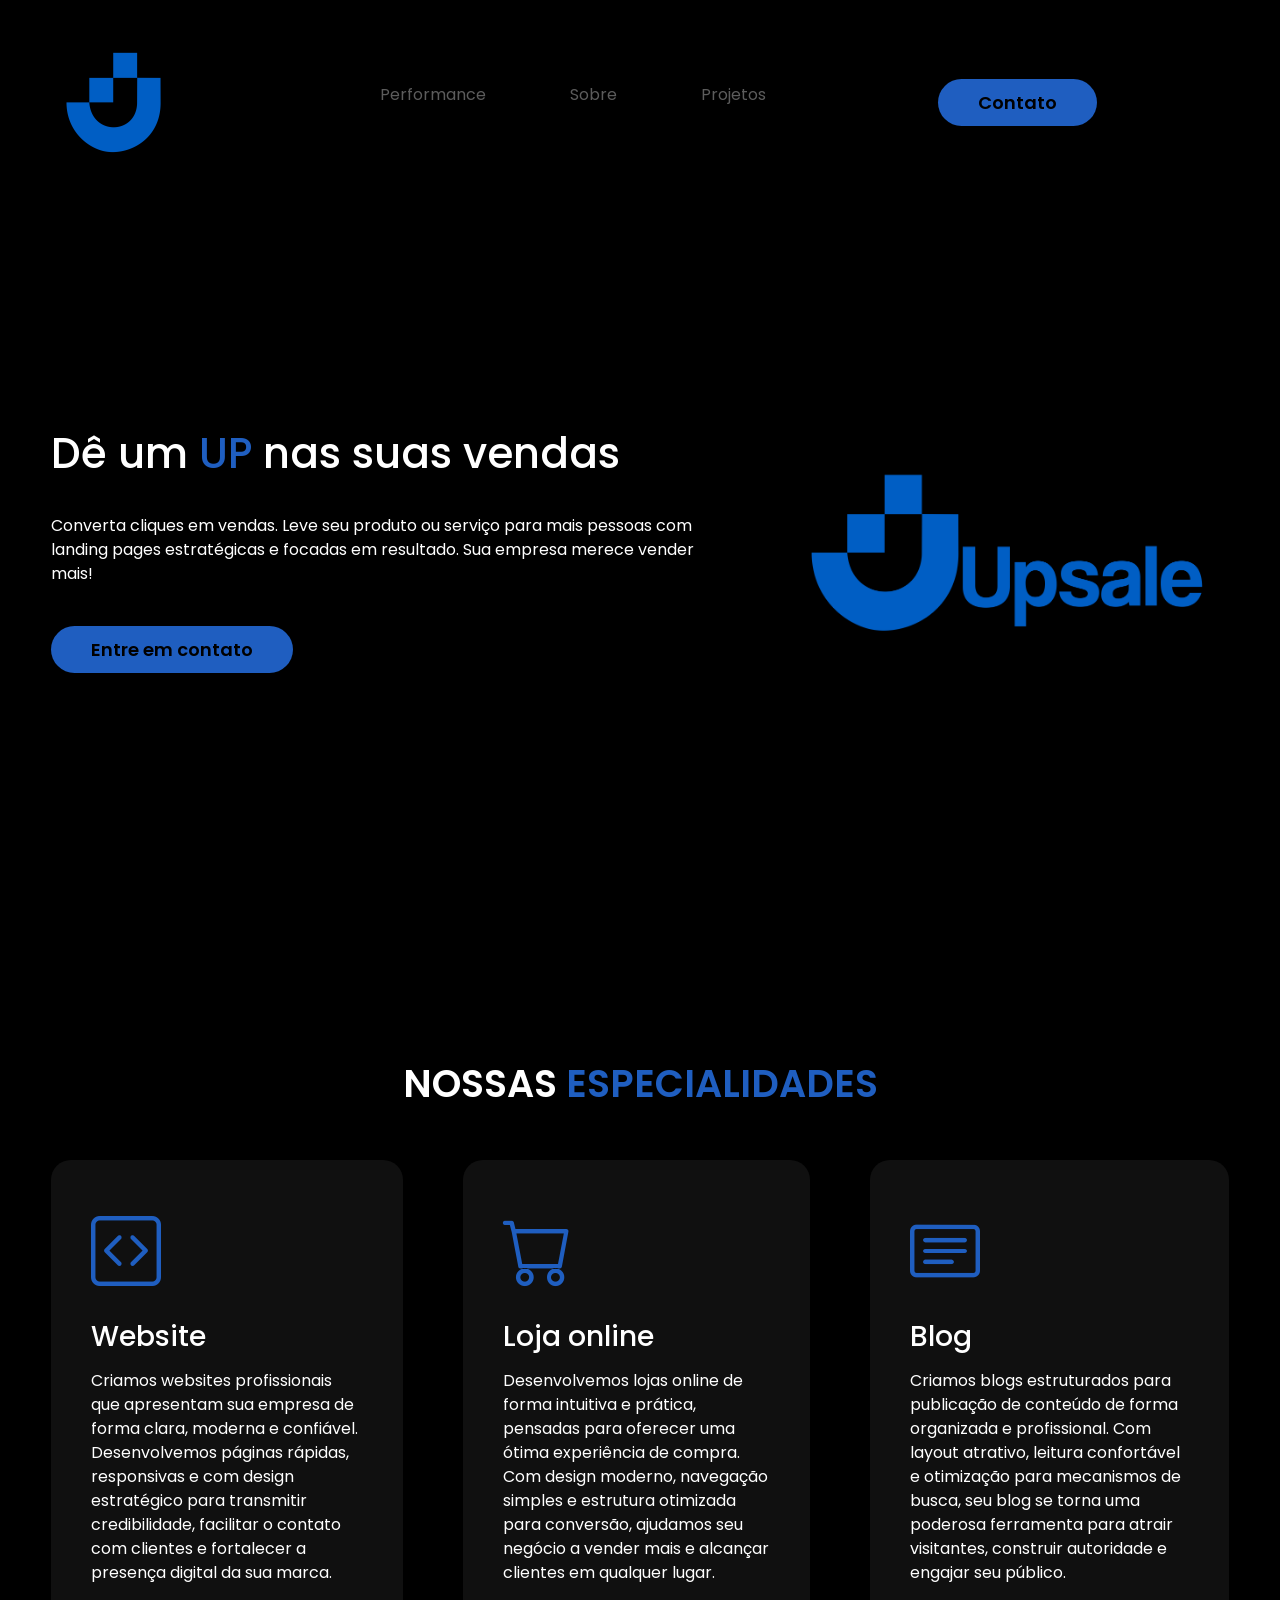
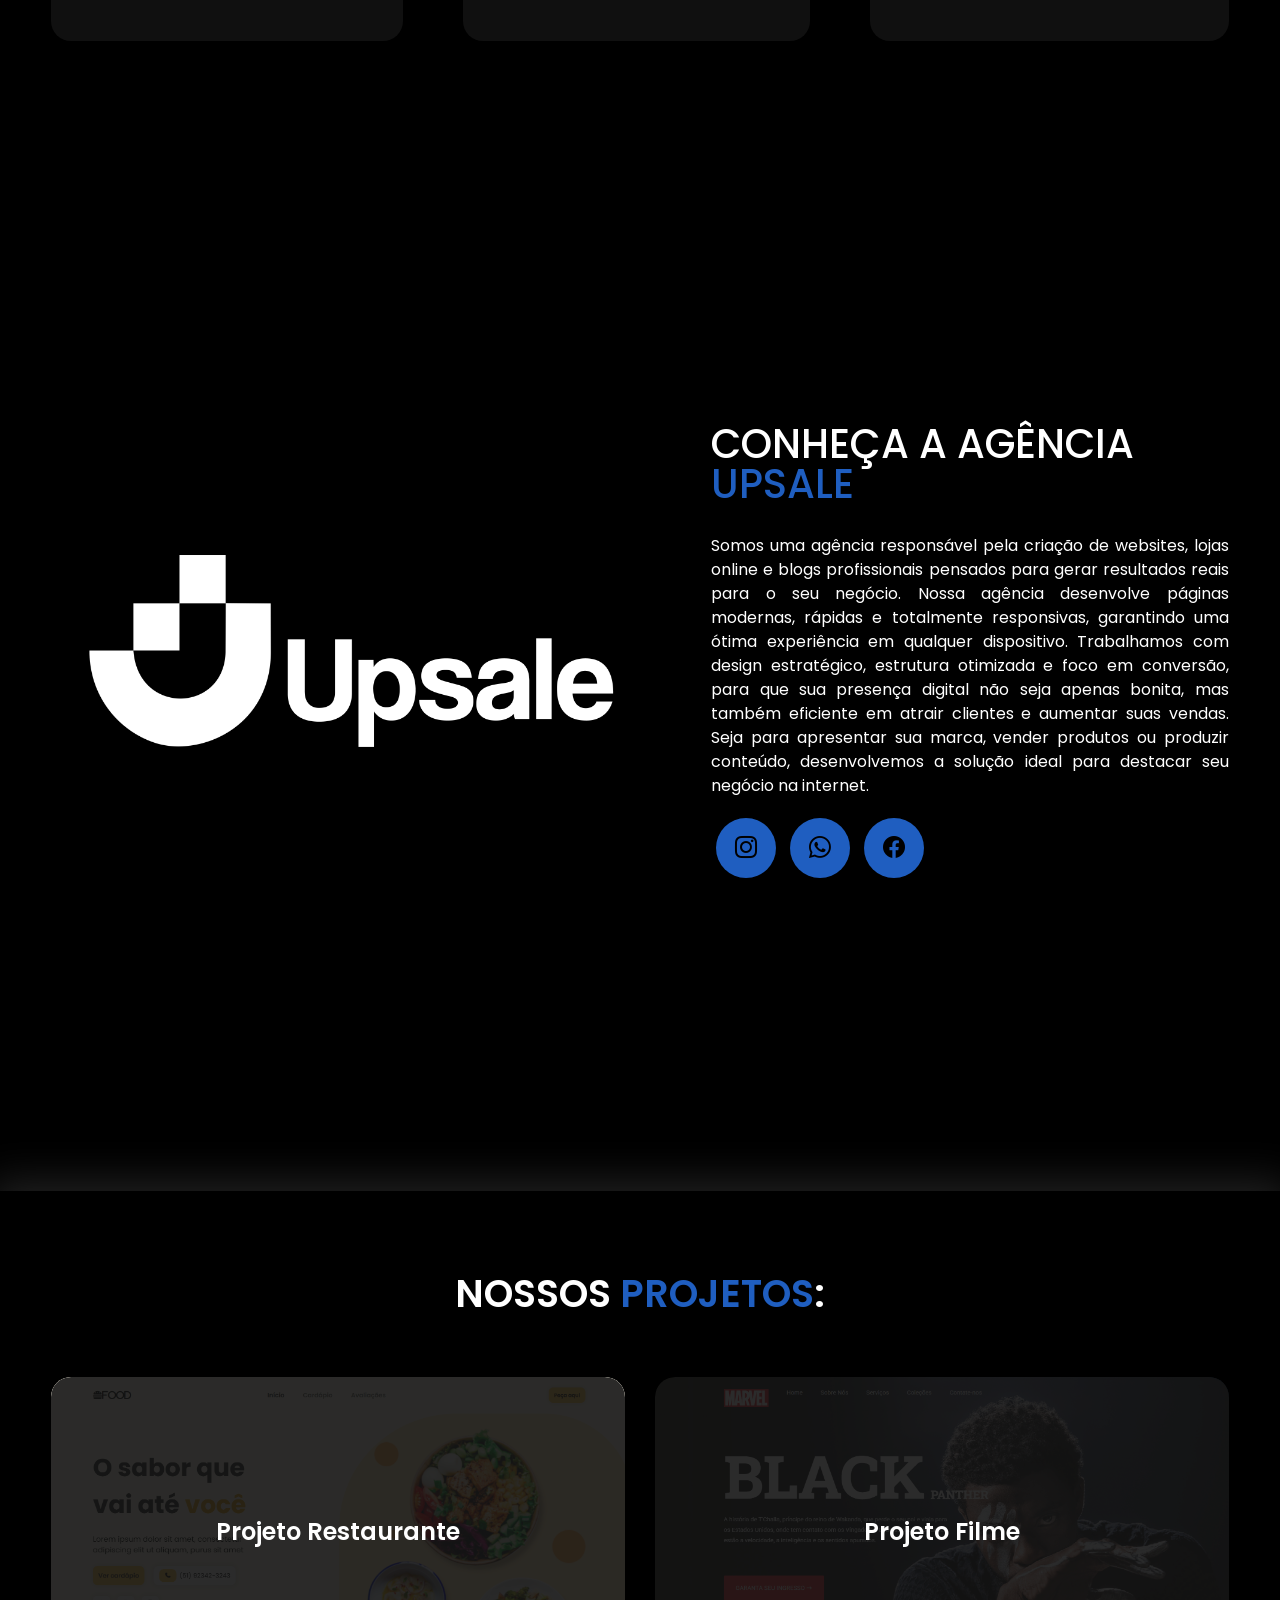
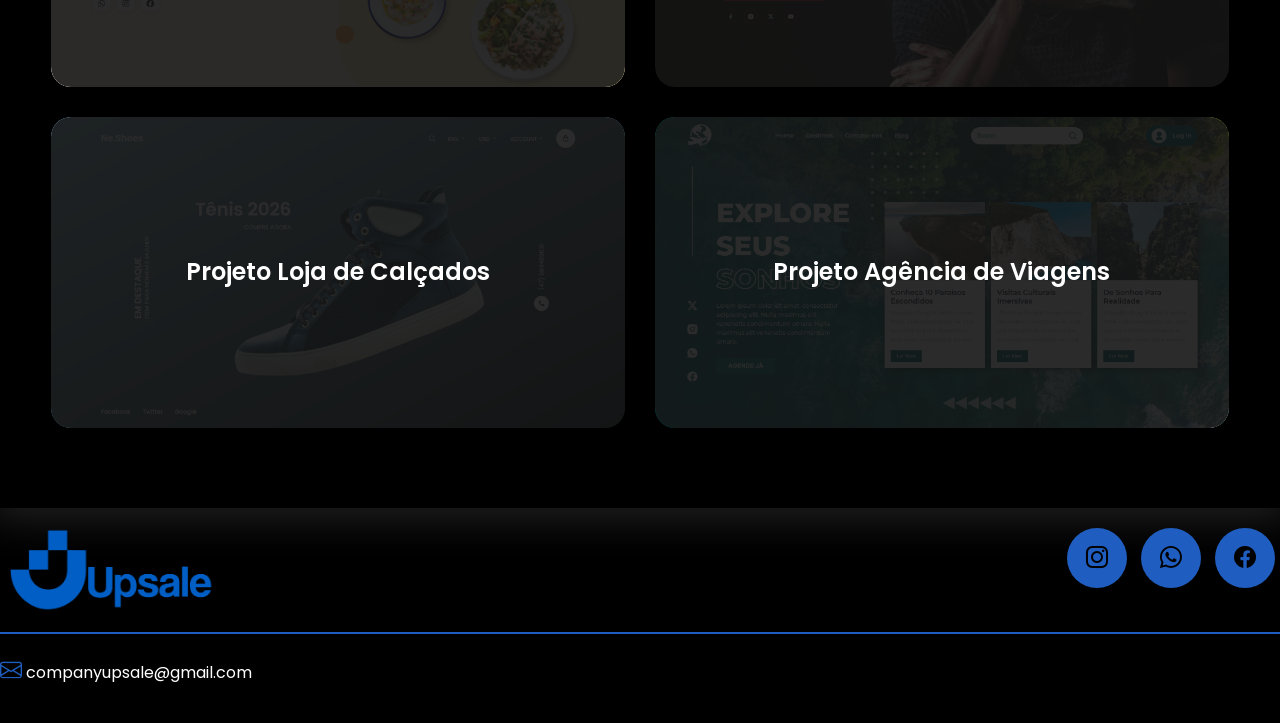
==== commit 24204d1f: "Imagens trocadas" ====
--- a/index.html
+++ b/index.html
@@ -15,7 +15,7 @@
   
     <meta charset="UTF-8">
     <meta name="viewport" content="width=device-width, initial-scale=1.0">
-    <link rel="icon" href="src/img/icon_upsale2.png" type="image/x-icon">
+    <link rel="icon" href="src/img/logo.png" type="image/x-icon">
     <meta name="viewport" content="width=device-width, initial-scale=1.0">
     <link rel="preconnect" href="https://fonts.googleapis.com">
     <link rel="preconnect" href="https://fonts.gstatic.com" crossorigin>
@@ -39,7 +39,7 @@
     <header>
         <div class="interface">
             <div class="logo">
-                <img src="src/img/icon_upsale2.png" alt="">
+                <img src="src/img/logo.png" alt="">
             </div>
 
             <nav class="menu-desktop">
@@ -108,7 +108,7 @@
                             </a>
                         </div>
 
-
+                      <!-- MOBILE -->
                         <div class="btn-contato-mobile">
                             <a target="_blank"
                                 href="https://wa.me/5547984479031?text=Ol%C3%A1!%20Eu%20gostaria%20que%20a%20*UpSale*%20fizesse%20uma%20p%C3%A1gina%20personalizada%20para%20o%20meu%20neg%C3%B3cio%2C%20por%20gentileza">
@@ -118,7 +118,11 @@
 
                     </div>
                     <div class="img-topo-site">
-                        <img src="src/img/logo_upsale5.png" alt="">
+                        <img src="src/img/logotipo2.png" alt="">
+                    </div>
+                    <!-- MOBILE -->
+                     <div class="img-topo-site-mobile">
+                        <img src="src/img/logotipo.png" alt="">
                     </div>
                 </div>
             </div>
@@ -169,7 +173,7 @@
             <div class="interface">
                 <div class="flex">
                     <div class="img-sobre">
-                        <img src="src/img/logo_upsale5.png" alt="">
+                        <img src="src/img/logotipo2_branca.png" alt="">
                     </div>
                     <div class="txt-sobre">
                         <h2>CONHEÇA A AGÊNCIA <span>UPSALE</span></h2>
@@ -238,7 +242,7 @@
             <div class="line-footer">
                 <div class="flex">
                     <div class="logo-footer">
-                        <img src="src/img/icon_upsale2.png" alt="">
+                        <img src="src/img/logotipo2.png" alt="">
                     </div>
                     <div class="btn-social">
                         <a target="_blank" href="https://www.instagram.com/upsale_company_oficial/"
--- a/src/style.css
+++ b/src/style.css
@@ -69,9 +69,13 @@
 
 .img-topo-site img {
     width: 100%;
-    max-width: 700px;
+    max-width: 900px;
     height: auto;
 }
+
+ .img-topo-site-mobile{
+    display: none;
+ }
 
 .flex {
     display: flex;
@@ -428,7 +432,7 @@
 }
 
 .line-footer .logo-footer img {
-    width: 75px;
+    width: 225px;
     height: auto;
 }
 
@@ -569,7 +573,6 @@
     opacity: 0;
     }
 
-  
 
     .overlay {
         opacity: 1;
@@ -583,6 +586,8 @@
     .topo-do-site .flex{
         flex-direction: column-reverse;
     }
+
+   
 
     .menu-desktop, .btn-contato{
         display: none;
